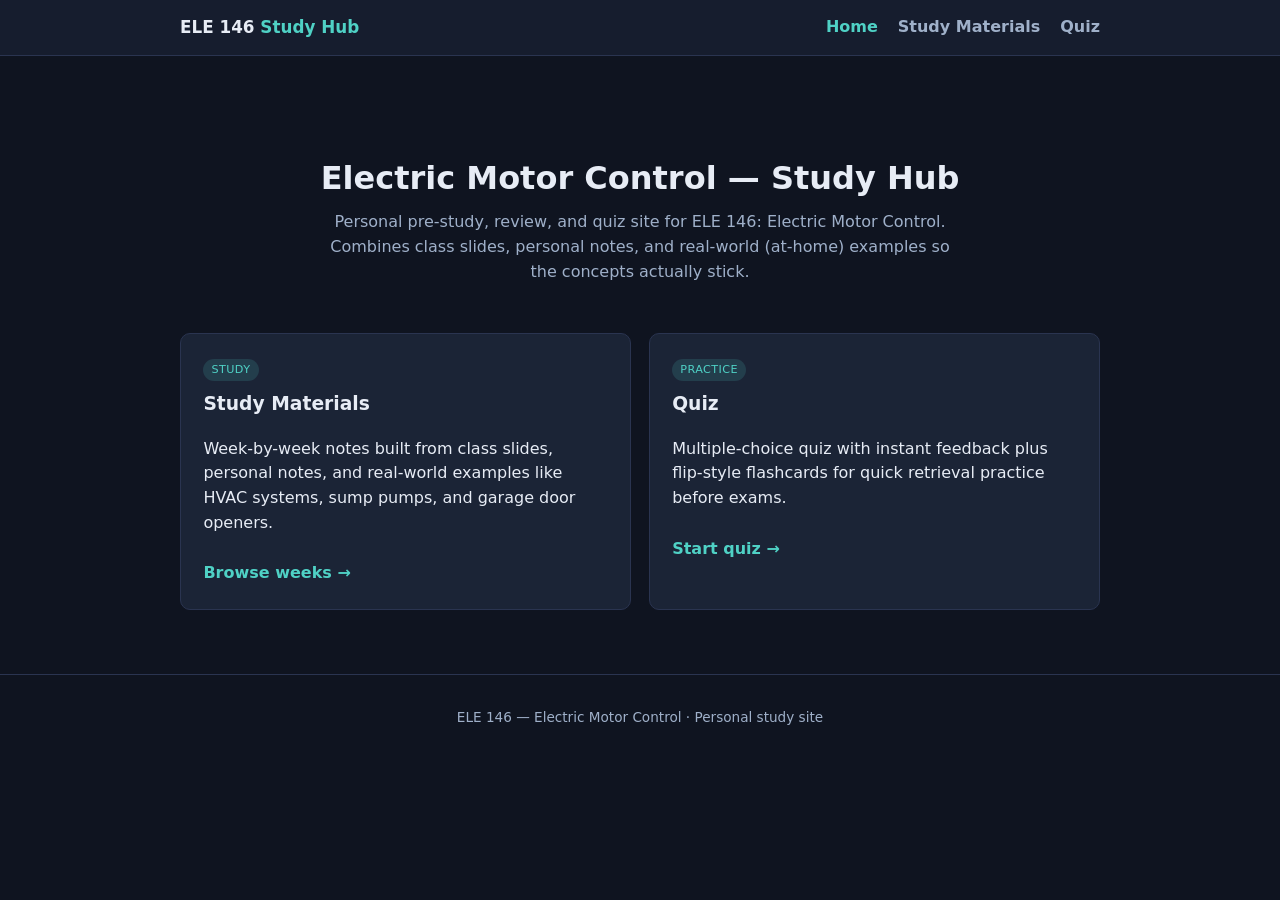
==== index.html @ 3d8858db "Initial ELE 146 study hub: home, study materials (week 1), quiz" ====
<!DOCTYPE html>
<html lang="en">
<head>
<meta charset="UTF-8" />
<meta name="viewport" content="width=device-width, initial-scale=1.0" />
<title>ELE 146 Study Hub — Electric Motor Control</title>
<link rel="stylesheet" href="css/style.css" />
</head>
<body>
<header class="site-header">
  <nav class="nav">
    <div class="brand">ELE 146 <span>Study Hub</span></div>
    <div class="nav-links">
      <a href="index.html" class="active">Home</a>
      <a href="study/index.html">Study Materials</a>
      <a href="quiz/index.html">Quiz</a>
    </div>
  </nav>
</header>

<main>
  <section class="hero">
    <h1>Electric Motor Control — Study Hub</h1>
    <p>Personal pre-study, review, and quiz site for ELE 146: Electric Motor Control. Combines class slides, personal notes, and real-world (at-home) examples so the concepts actually stick.</p>
  </section>

  <div class="card-grid">
    <div class="card">
      <span class="badge">Study</span>
      <h3>Study Materials</h3>
      <p>Week-by-week notes built from class slides, personal notes, and real-world examples like HVAC systems, sump pumps, and garage door openers.</p>
      <a class="card-link" href="study/index.html">Browse weeks &rarr;</a>
    </div>
    <div class="card">
      <span class="badge">Practice</span>
      <h3>Quiz</h3>
      <p>Multiple-choice quiz with instant feedback plus flip-style flashcards for quick retrieval practice before exams.</p>
      <a class="card-link" href="quiz/index.html">Start quiz &rarr;</a>
    </div>
  </div>
</main>

<footer class="site-footer">
  ELE 146 — Electric Motor Control · Personal study site
</footer>
</body>
</html>
---- css/style.css ----
:root {
  --bg: #0f1420;
  --bg-alt: #161d2e;
  --card: #1b2436;
  --text: #e7ecf5;
  --muted: #9fb0c9;
  --accent: #4fd1c5;
  --accent-2: #f6ad55;
  --danger: #f56565;
  --success: #48bb78;
  --border: #2a3450;
  --radius: 10px;
  --max-width: 960px;
}

* {
  box-sizing: border-box;
}

body {
  margin: 0;
  font-family: "Segoe UI", system-ui, -apple-system, Roboto, Helvetica, Arial, sans-serif;
  background: var(--bg);
  color: var(--text);
  line-height: 1.55;
}

a {
  color: var(--accent);
  text-decoration: none;
}

a:hover {
  text-decoration: underline;
}

header.site-header {
  background: var(--bg-alt);
  border-bottom: 1px solid var(--border);
  position: sticky;
  top: 0;
  z-index: 10;
}

.nav {
  max-width: var(--max-width);
  margin: 0 auto;
  display: flex;
  align-items: center;
  justify-content: space-between;
  padding: 0.9rem 1.25rem;
  flex-wrap: wrap;
  gap: 0.5rem;
}

.nav .brand {
  font-weight: 700;
  font-size: 1.05rem;
  color: var(--text);
}

.nav .brand span {
  color: var(--accent);
}

.nav-links {
  display: flex;
  gap: 1.25rem;
  flex-wrap: wrap;
}

.nav-links a {
  color: var(--muted);
  font-weight: 600;
}

.nav-links a.active,
.nav-links a:hover {
  color: var(--accent);
}

main {
  max-width: var(--max-width);
  margin: 0 auto;
  padding: 2rem 1.25rem 4rem;
}

.hero {
  text-align: center;
  padding: 2.5rem 1rem 1rem;
}

.hero h1 {
  font-size: 2rem;
  margin-bottom: 0.4rem;
}

.hero p {
  color: var(--muted);
  max-width: 640px;
  margin: 0 auto;
}

.card-grid {
  display: grid;
  grid-template-columns: repeat(auto-fit, minmax(220px, 1fr));
  gap: 1.1rem;
  margin-top: 2rem;
}

.card {
  background: var(--card);
  border: 1px solid var(--border);
  border-radius: var(--radius);
  padding: 1.4rem;
  transition: transform 0.15s ease, border-color 0.15s ease;
}

.card:hover {
  transform: translateY(-3px);
  border-color: var(--accent);
}

.card h3 {
  margin-top: 0;
}

.card a.card-link {
  display: inline-block;
  margin-top: 0.6rem;
  font-weight: 700;
}

.card.disabled {
  opacity: 0.5;
}

.card.disabled:hover {
  transform: none;
  border-color: var(--border);
}

.badge {
  display: inline-block;
  font-size: 0.7rem;
  text-transform: uppercase;
  letter-spacing: 0.04em;
  padding: 0.15rem 0.5rem;
  border-radius: 999px;
  background: rgba(79, 209, 197, 0.15);
  color: var(--accent);
  margin-bottom: 0.5rem;
}

.badge.soon {
  background: rgba(159, 176, 201, 0.15);
  color: var(--muted);
}

section.content-block {
  background: var(--card);
  border: 1px solid var(--border);
  border-radius: var(--radius);
  padding: 1.5rem 1.75rem;
  margin-bottom: 1.5rem;
}

section.content-block h2 {
  margin-top: 0;
  color: var(--accent);
  border-bottom: 1px solid var(--border);
  padding-bottom: 0.5rem;
}

table {
  width: 100%;
  border-collapse: collapse;
  margin: 1rem 0;
}

th, td {
  text-align: left;
  padding: 0.5rem 0.7rem;
  border-bottom: 1px solid var(--border);
}

th {
  color: var(--accent);
}

code, pre {
  background: rgba(0, 0, 0, 0.35);
  border-radius: 6px;
  padding: 0.15rem 0.4rem;
  font-family: "SF Mono", Menlo, Consolas, monospace;
}

pre {
  padding: 0.9rem 1rem;
  overflow-x: auto;
}

.breadcrumb {
  color: var(--muted);
  margin-bottom: 1rem;
  font-size: 0.9rem;
}

footer.site-footer {
  text-align: center;
  color: var(--muted);
  font-size: 0.85rem;
  padding: 2rem 1rem;
  border-top: 1px solid var(--border);
}

/* Quiz page */
.tabs {
  display: flex;
  gap: 0.5rem;
  margin-bottom: 1.5rem;
}

.tab-btn {
  background: var(--card);
  color: var(--muted);
  border: 1px solid var(--border);
  border-radius: 999px;
  padding: 0.5rem 1.1rem;
  cursor: pointer;
  font-weight: 600;
}

.tab-btn.active {
  color: var(--bg);
  background: var(--accent);
  border-color: var(--accent);
}

.tab-panel {
  display: none;
}

.tab-panel.active {
  display: block;
}

.quiz-question {
  background: var(--card);
  border: 1px solid var(--border);
  border-radius: var(--radius);
  padding: 1.2rem 1.4rem;
  margin-bottom: 1.1rem;
}

.quiz-question h3 {
  margin-top: 0;
}

.options {
  display: flex;
  flex-direction: column;
  gap: 0.5rem;
  margin-top: 0.75rem;
}

.option-btn {
  text-align: left;
  background: var(--bg-alt);
  border: 1px solid var(--border);
  color: var(--text);
  padding: 0.6rem 0.9rem;
  border-radius: 8px;
  cursor: pointer;
}

.option-btn:hover {
  border-color: var(--accent);
}

.option-btn.correct {
  border-color: var(--success);
  background: rgba(72, 187, 120, 0.18);
}

.option-btn.incorrect {
  border-color: var(--danger);
  background: rgba(245, 101, 101, 0.18);
}

.option-btn:disabled {
  cursor: default;
}

.quiz-score-bar {
  position: sticky;
  top: 62px;
  background: var(--bg-alt);
  border: 1px solid var(--border);
  border-radius: var(--radius);
  padding: 0.75rem 1.1rem;
  margin-bottom: 1.25rem;
  display: flex;
  justify-content: space-between;
  align-items: center;
  flex-wrap: wrap;
  gap: 0.6rem;
}

.btn {
  background: var(--accent);
  color: #08201d;
  border: none;
  border-radius: 8px;
  padding: 0.5rem 1rem;
  font-weight: 700;
  cursor: pointer;
}

.btn.secondary {
  background: transparent;
  color: var(--accent);
  border: 1px solid var(--accent);
}

/* Flashcards */
.flashcard-grid {
  display: grid;
  grid-template-columns: repeat(auto-fit, minmax(260px, 1fr));
  gap: 1.1rem;
}

.flashcard {
  perspective: 1000px;
  height: 170px;
  cursor: pointer;
}

.flashcard-inner {
  position: relative;
  width: 100%;
  height: 100%;
  transition: transform 0.5s;
  transform-style: preserve-3d;
}

.flashcard.flipped .flashcard-inner {
  transform: rotateY(180deg);
}

.flashcard-face {
  position: absolute;
  inset: 0;
  backface-visibility: hidden;
  border: 1px solid var(--border);
  border-radius: var(--radius);
  padding: 1rem;
  display: flex;
  align-items: center;
  justify-content: center;
  text-align: center;
  font-size: 0.95rem;
  overflow-y: auto;
}

.flashcard-face.front {
  background: var(--card);
}

.flashcard-face.back {
  background: var(--bg-alt);
  transform: rotateY(180deg);
  color: var(--accent);
}
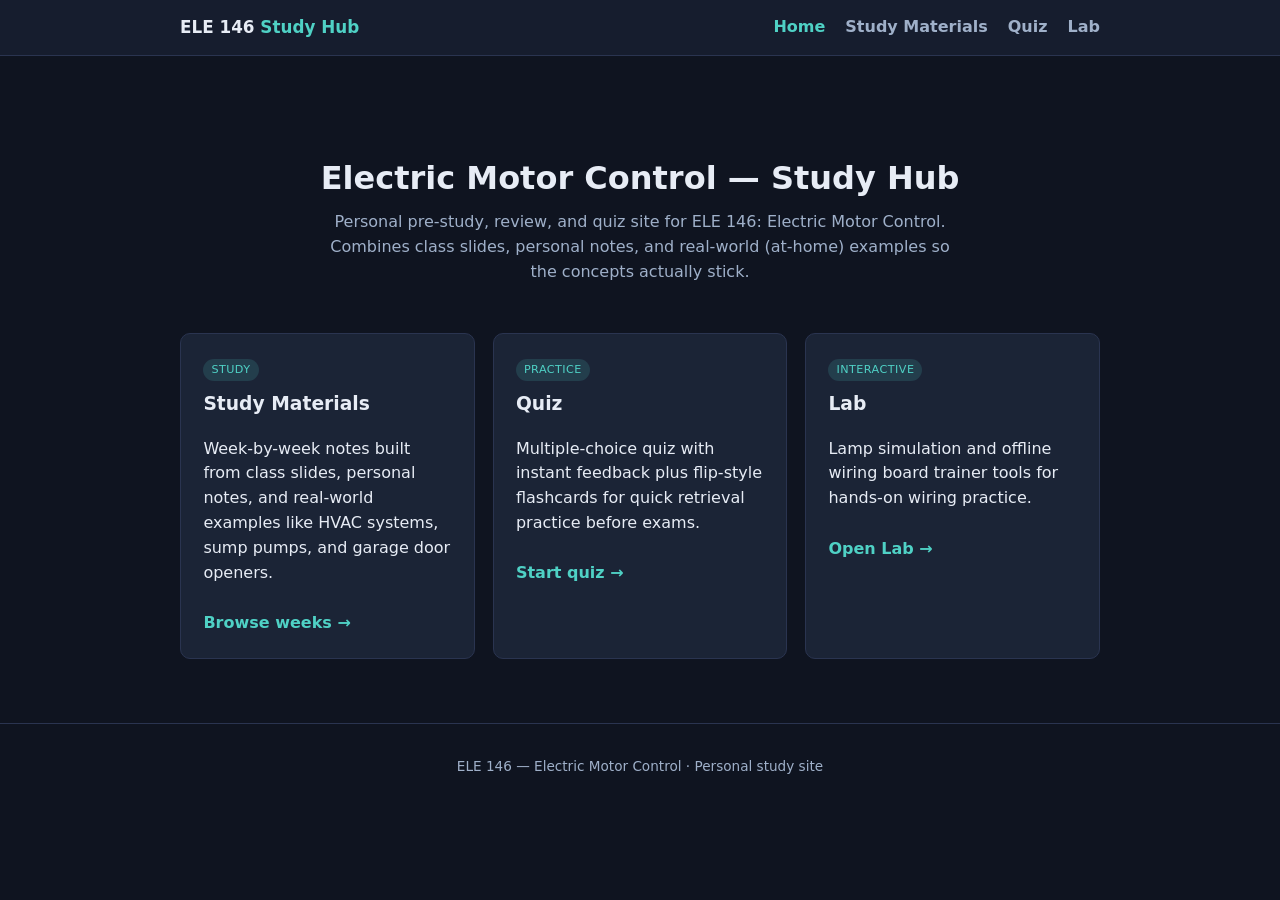
==== commit 5e0aeb44: "Add Lab section with Lamp Simulation, Offline Wiring Board, and Unwired Board links" ====
--- a/index.html
+++ b/index.html
@@ -4,16 +4,17 @@
 <meta charset="UTF-8" />
 <meta name="viewport" content="width=device-width, initial-scale=1.0" />
 <title>ELE 146 Study Hub — Electric Motor Control</title>
-<link rel="stylesheet" href="css/style.css" />
+<link rel="stylesheet" href="/css/style.css" />
 </head>
 <body>
 <header class="site-header">
   <nav class="nav">
     <div class="brand">ELE 146 <span>Study Hub</span></div>
     <div class="nav-links">
-      <a href="index.html" class="active">Home</a>
-      <a href="study/index.html">Study Materials</a>
-      <a href="quiz/index.html">Quiz</a>
+      <a href="/index.html" class="active">Home</a>
+      <a href="/study/index.html">Study Materials</a>
+      <a href="/quiz/index.html">Quiz</a>
+      <a href="/lab/index.html">Lab</a>
     </div>
   </nav>
 </header>
@@ -29,13 +30,19 @@
       <span class="badge">Study</span>
       <h3>Study Materials</h3>
       <p>Week-by-week notes built from class slides, personal notes, and real-world examples like HVAC systems, sump pumps, and garage door openers.</p>
-      <a class="card-link" href="study/index.html">Browse weeks &rarr;</a>
+      <a class="card-link" href="/study/index.html">Browse weeks &rarr;</a>
     </div>
     <div class="card">
       <span class="badge">Practice</span>
       <h3>Quiz</h3>
       <p>Multiple-choice quiz with instant feedback plus flip-style flashcards for quick retrieval practice before exams.</p>
-      <a class="card-link" href="quiz/index.html">Start quiz &rarr;</a>
+      <a class="card-link" href="/quiz/index.html">Start quiz &rarr;</a>
+    </div>
+    <div class="card">
+      <span class="badge">Interactive</span>
+      <h3>Lab</h3>
+      <p>Lamp simulation and offline wiring board trainer tools for hands-on wiring practice.</p>
+      <a class="card-link" href="/lab/index.html">Open Lab &rarr;</a>
     </div>
   </div>
 </main>
--- a/css/style.css
+++ b/css/style.css
@@ -372,3 +372,67 @@
   transform: rotateY(180deg);
   color: var(--accent);
 }
+
+/* Diagrams */
+.diagram {
+  background: var(--bg-alt);
+  border: 1px solid var(--border);
+  border-radius: var(--radius);
+  padding: 1rem;
+  margin: 1rem 0;
+  text-align: center;
+}
+
+.diagram svg {
+  max-width: 100%;
+  height: auto;
+}
+
+.diagram img {
+  max-width: 100%;
+  height: auto;
+  border-radius: 6px;
+  display: block;
+  margin: 0 auto;
+}
+
+.diagram figcaption {
+  color: var(--muted);
+  font-size: 0.85rem;
+  margin-top: 0.6rem;
+}
+
+.badge.correct {
+  background: rgba(72, 187, 120, 0.15);
+  color: var(--success);
+}
+
+.badge.wrong {
+  background: rgba(245, 101, 101, 0.15);
+  color: var(--danger);
+}
+
+.callout-card {
+  border-left: 4px solid var(--border);
+}
+
+.callout-card.is-correct {
+  border-left-color: var(--success);
+}
+
+.callout-card.is-wrong {
+  border-left-color: var(--danger);
+}
+
+.diagram-row {
+  display: flex;
+  flex-wrap: wrap;
+  gap: 1rem;
+  justify-content: center;
+}
+
+.diagram-row .diagram {
+  flex: 1 1 260px;
+  margin: 0;
+}
+
